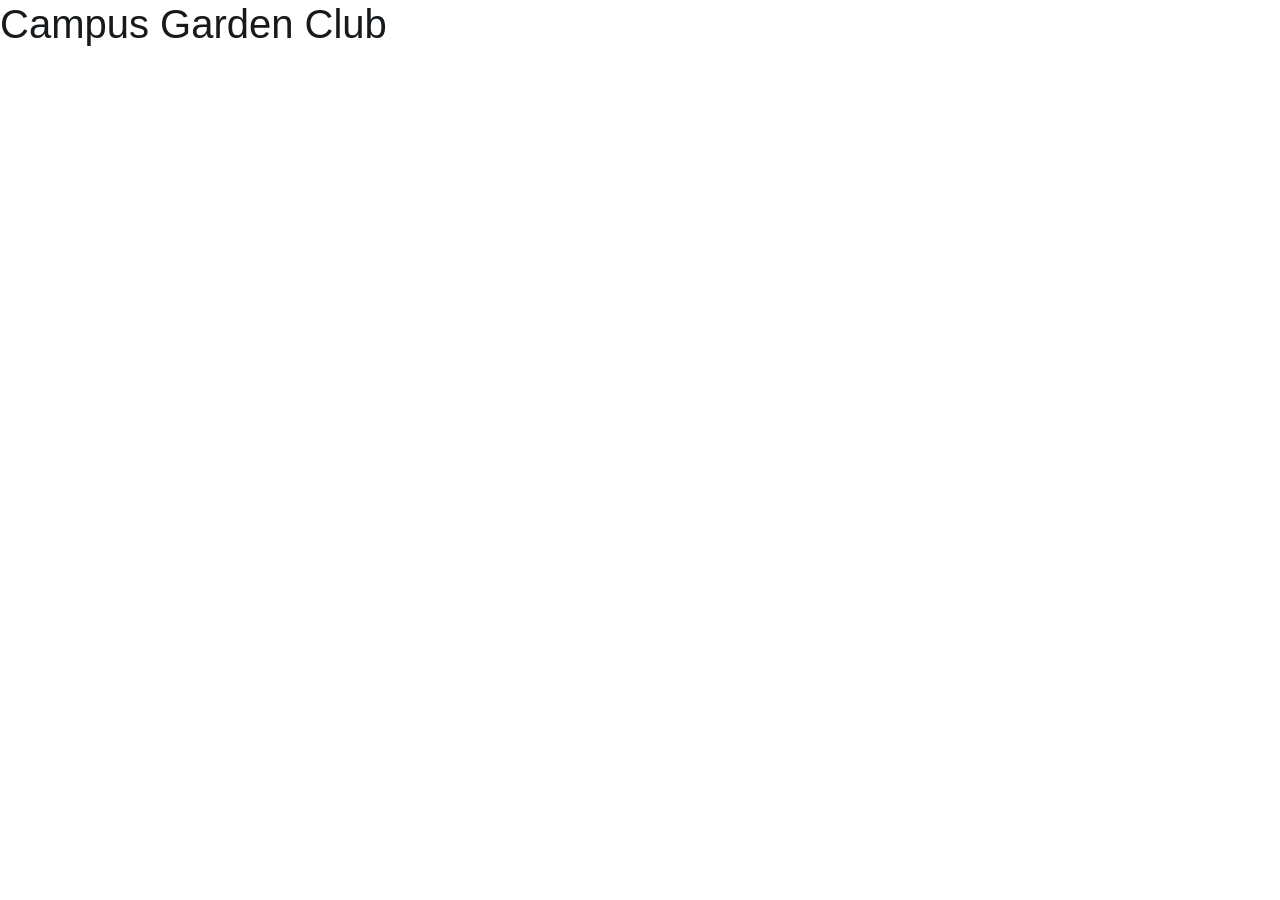
==== index.html @ 90a78a46 "Set up project files and Bootstrap" ====
<!doctype html>
<html lang="en">
<head>
  <meta charset="utf-8">
  <meta name="viewport" content="width=device-width, initial-scale=1">
  <title>Campus Garden Club - Home</title>
  <link rel="stylesheet" href="css/bootstrap.min.css">
  <link rel="stylesheet" href="css/style.css">
</head>
<body>

  <h1>Campus Garden Club</h1>

  <script type="module" src="js/bootstrap.bundle.min.js"></script>
</body>
</html>
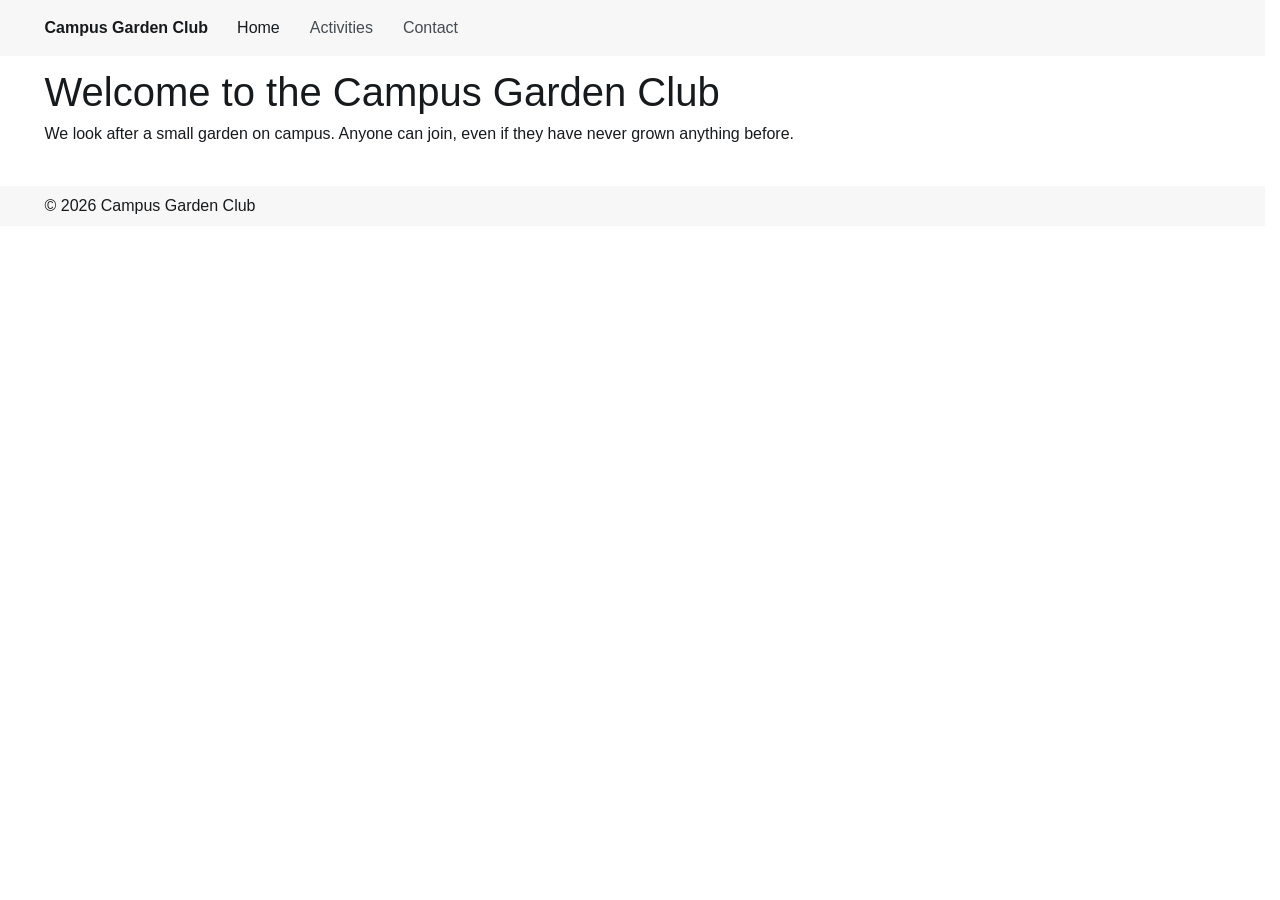
==== commit ae46948d: "Added navigation and part of page structure" ====
--- a/index.html
+++ b/index.html
@@ -8,8 +8,40 @@
   <link rel="stylesheet" href="css/style.css">
 </head>
 <body>
+  <header>
+    <nav class="navbar md:navbar-expand bg-1">
+      <div class="container">
+        <a class="navbar-brand fw-bold" href="index.html">Campus Garden Club</a>
+        <button class="navbar-toggler" type="button" data-bs-toggle="drawer" data-bs-target="#siteMenu" aria-controls="siteMenu" aria-label="Open navigation">
+          <span class="navbar-toggler-icon"></span>
+        </button>
+        <dialog class="drawer drawer-end" id="siteMenu" aria-label="Main navigation">
+          <div class="drawer-header">
+            <span class="fw-bold">Menu</span>
+            <button type="button" class="btn-close" data-bs-dismiss="drawer" aria-label="Close menu"></button>
+          </div>
+          <div class="drawer-body">
+            <ul class="navbar-nav">
+              <li class="nav-item"><a class="nav-link active" aria-current="page" href="index.html">Home</a></li>
+              <li class="nav-item"><a class="nav-link" href="#activities">Activities</a></li>
+              <li class="nav-item"><a class="nav-link" href="contact.html">Contact</a></li>
+            </ul>
+          </div>
+        </dialog>
+      </div>
+    </nav>
+  </header>
 
-  <h1>Campus Garden Club</h1>
+  <main>
+    <section class="container py-4">
+      <h1>Welcome to the Campus Garden Club</h1>
+      <p>We look after a small garden on campus. Anyone can join, even if they have never grown anything before.</p>
+    </section>
+  </main>
+
+  <footer class="bg-1 py-3 mt-4">
+    <div class="container"><p class="mb-0">© 2026 Campus Garden Club</p></div>
+  </footer>
 
   <script type="module" src="js/bootstrap.bundle.min.js"></script>
 </body>
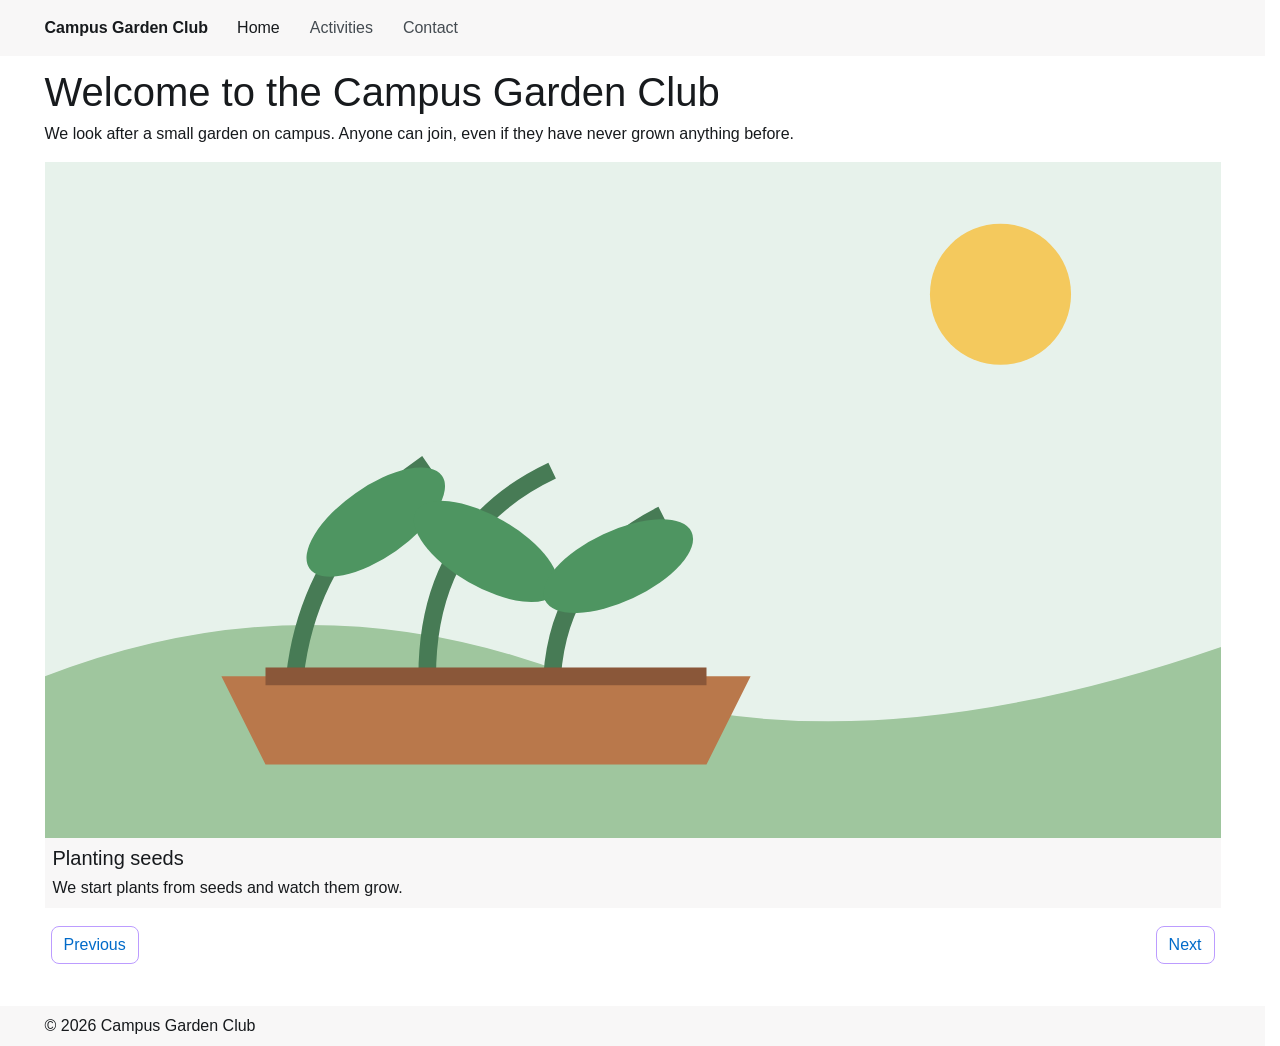
==== commit 73f4bc2f: "added homepage carousel and garden images" ====
--- a/index.html
+++ b/index.html
@@ -36,6 +36,37 @@
     <section class="container py-4">
       <h1>Welcome to the Campus Garden Club</h1>
       <p>We look after a small garden on campus. Anyone can join, even if they have never grown anything before.</p>
+
+<div id="gardenCarousel" class="carousel carousel-fade theme-primary my-4" aria-label="Garden club pictures">
+  <div class="carousel-inner">
+    <div class="carousel-item active">
+      <img src="images/seedlings.svg" class="w-100" alt="Small green seedlings growing in a planter">
+      <div class="p-3 bg-1">
+        <h2 class="h4">Planting seeds</h2>
+        <p class="mb-0">We start plants from seeds and watch them grow.</p>
+      </div>
+    </div>
+    <div class="carousel-item">
+      <img src="images/pollinators.svg" class="w-100" alt="Pink flowers growing in a garden">
+      <div class="p-3 bg-1">
+        <h2 class="h4">Flowers in the garden</h2>
+        <p class="mb-0">Flowers give bees and other insects a place to visit.</p>
+      </div>
+    </div>
+    <div class="carousel-item">
+      <img src="images/harvest.svg" class="w-100" alt="Red tomatoes picked from a garden">
+      <div class="p-3 bg-1">
+        <h2 class="h4">Picking vegetables</h2>
+        <p class="mb-0">At the end of the season, we pick what we have grown.</p>
+      </div>
+    </div>
+  </div>
+  <div class="d-flex justify-content-between p-2">
+    <button class="btn btn-outline theme-primary" type="button" data-bs-target="#gardenCarousel" data-bs-slide="prev">Previous</button>
+    <button class="btn btn-outline theme-primary" type="button" data-bs-target="#gardenCarousel" data-bs-slide="next">Next</button>
+  </div>
+</div>
+
     </section>
   </main>
 
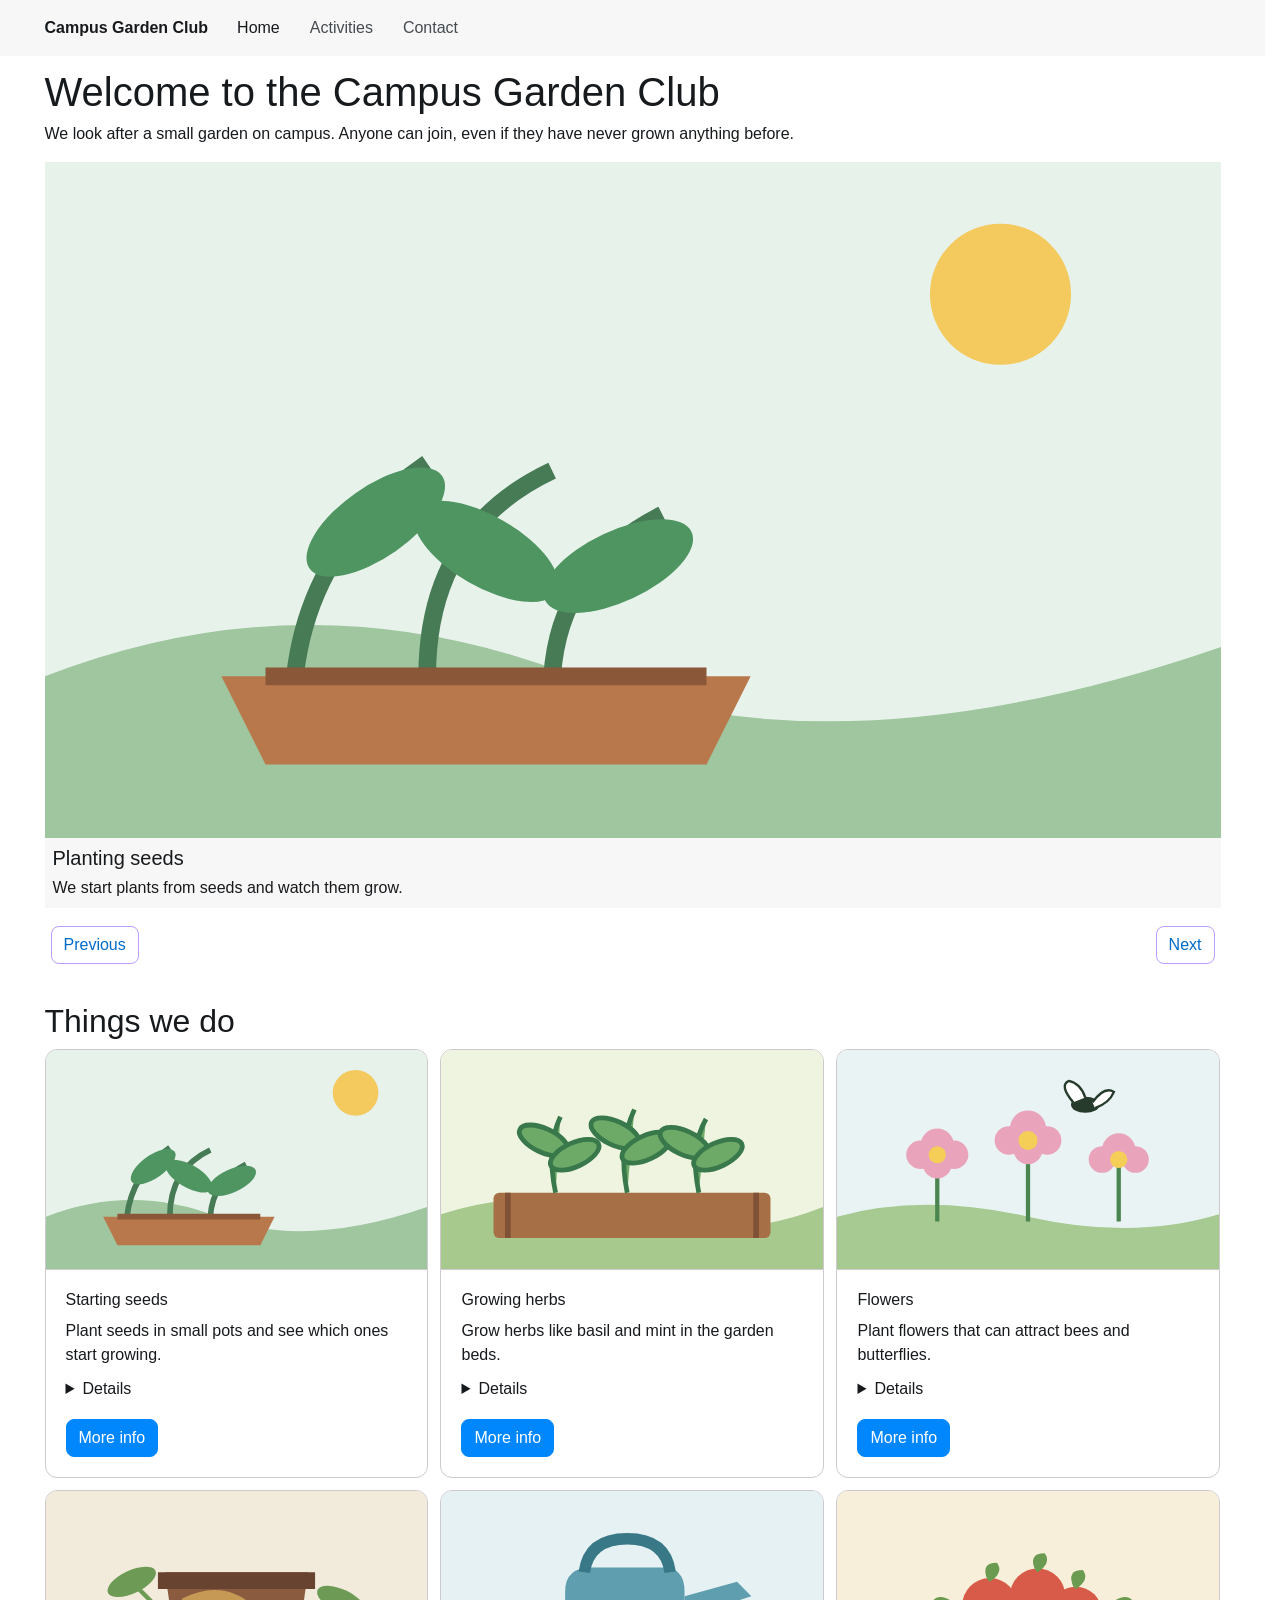
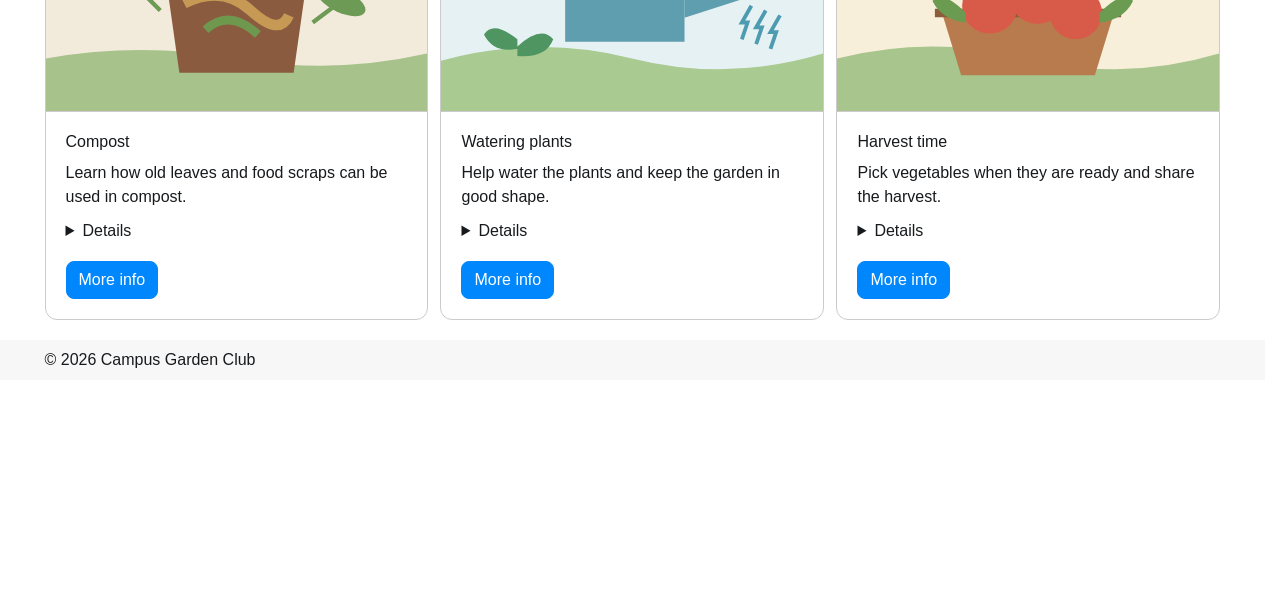
==== commit 646c1d50: "added activity cards and information dialogs" ====
--- a/index.html
+++ b/index.html
@@ -68,12 +68,116 @@
 </div>
 
     </section>
+
+<section class="container py-3" id="activities">
+  <h2 class="mb-3">Things we do</h2>
+  <div class="row g-4">
+    <div class="col-12 md:col-6 lg:col-4">
+      <article class="card h-100">
+        <img src="images/seedlings.svg" class="card-img-top" alt="Seedlings growing in a planter">
+        <div class="card-body">
+          <h3 class="card-title h5">Starting seeds</h3>
+          <p class="card-text">Plant seeds in small pots and see which ones start growing.</p>
+          <details><summary>Details</summary><p>We add soil, water the seeds, and check them every few days.</p></details>
+          <button class="btn btn-solid theme-primary mt-3" type="button" data-bs-toggle="dialog" data-bs-target="#seedDialog">More info</button>
+        </div>
+      </article>
+    </div>
+    <div class="col-12 md:col-6 lg:col-4">
+      <article class="card h-100">
+        <img src="images/herbs.svg" class="card-img-top" alt="Herbs growing in a raised garden bed">
+        <div class="card-body">
+          <h3 class="card-title h5">Growing herbs</h3>
+          <p class="card-text">Grow herbs like basil and mint in the garden beds.</p>
+          <details><summary>Details</summary><p>We water the herbs and trim them when they get too big.</p></details>
+          <button class="btn btn-solid theme-primary mt-3" type="button" data-bs-toggle="dialog" data-bs-target="#herbDialog">More info</button>
+        </div>
+      </article>
+    </div>
+    <div class="col-12 md:col-6 lg:col-4">
+      <article class="card h-100">
+        <img src="images/pollinators.svg" class="card-img-top" alt="Flowers growing in the garden">
+        <div class="card-body">
+          <h3 class="card-title h5">Flowers</h3>
+          <p class="card-text">Plant flowers that can attract bees and butterflies.</p>
+          <details><summary>Details</summary><p>We try different flowers and see which ones grow well in our space.</p></details>
+          <button class="btn btn-solid theme-primary mt-3" type="button" data-bs-toggle="dialog" data-bs-target="#flowerDialog">More info</button>
+        </div>
+      </article>
+    </div>
+    <div class="col-12 md:col-6 lg:col-4">
+      <article class="card h-100">
+        <img src="images/compost.svg" class="card-img-top" alt="Compost bin with leaves and garden scraps">
+        <div class="card-body">
+          <h3 class="card-title h5">Compost</h3>
+          <p class="card-text">Learn how old leaves and food scraps can be used in compost.</p>
+          <details><summary>Details</summary><p>Compost can be added to soil to help plants grow.</p></details>
+          <button class="btn btn-solid theme-primary mt-3" type="button" data-bs-toggle="dialog" data-bs-target="#compostDialog">More info</button>
+        </div>
+      </article>
+    </div>
+    <div class="col-12 md:col-6 lg:col-4">
+      <article class="card h-100">
+        <img src="images/watering.svg" class="card-img-top" alt="Watering can pouring water on a plant">
+        <div class="card-body">
+          <h3 class="card-title h5">Watering plants</h3>
+          <p class="card-text">Help water the plants and keep the garden in good shape.</p>
+          <details><summary>Details</summary><p>We check the soil first so we do not water more than needed.</p></details>
+          <button class="btn btn-solid theme-primary mt-3" type="button" data-bs-toggle="dialog" data-bs-target="#waterDialog">More info</button>
+        </div>
+      </article>
+    </div>
+    <div class="col-12 md:col-6 lg:col-4">
+      <article class="card h-100">
+        <img src="images/harvest.svg" class="card-img-top" alt="Tomatoes collected from the garden">
+        <div class="card-body">
+          <h3 class="card-title h5">Harvest time</h3>
+          <p class="card-text">Pick vegetables when they are ready and share the harvest.</p>
+          <details><summary>Details</summary><p>We check each plant and only pick the vegetables that are ready.</p></details>
+          <button class="btn btn-solid theme-primary mt-3" type="button" data-bs-toggle="dialog" data-bs-target="#harvestDialog">More info</button>
+        </div>
+      </article>
+    </div>
+  </div>
+</section>
+
   </main>
 
   <footer class="bg-1 py-3 mt-4">
     <div class="container"><p class="mb-0">© 2026 Campus Garden Club</p></div>
   </footer>
 
+<dialog class="dialog" id="seedDialog">
+  <div class="dialog-header"><h2 class="dialog-title">Starting seeds</h2><button type="button" class="btn-close" data-bs-dismiss="dialog" aria-label="Close"></button></div>
+  <div class="dialog-body"><p>We plant a few seeds in pots and check them as they grow.</p></div>
+  <div class="dialog-footer"><button type="button" class="btn btn-solid theme-primary" data-bs-dismiss="dialog">Close</button></div>
+</dialog>
+<dialog class="dialog" id="herbDialog">
+  <div class="dialog-header"><h2 class="dialog-title">Growing herbs</h2><button type="button" class="btn-close" data-bs-dismiss="dialog" aria-label="Close"></button></div>
+  <div class="dialog-body"><p>Members can help grow and look after herbs like basil and mint.</p></div>
+  <div class="dialog-footer"><button type="button" class="btn btn-solid theme-primary" data-bs-dismiss="dialog">Close</button></div>
+</dialog>
+<dialog class="dialog" id="flowerDialog">
+  <div class="dialog-header"><h2 class="dialog-title">Flowers</h2><button type="button" class="btn-close" data-bs-dismiss="dialog" aria-label="Close"></button></div>
+  <div class="dialog-body"><p>We plant flowers that make the garden more colourful and can help pollinators.</p></div>
+  <div class="dialog-footer"><button type="button" class="btn btn-solid theme-primary" data-bs-dismiss="dialog">Close</button></div>
+</dialog>
+<dialog class="dialog" id="compostDialog">
+  <div class="dialog-header"><h2 class="dialog-title">Compost</h2><button type="button" class="btn-close" data-bs-dismiss="dialog" aria-label="Close"></button></div>
+  <div class="dialog-body"><p>Compost is made from things like leaves and some food scraps.</p></div>
+  <div class="dialog-footer"><button type="button" class="btn btn-solid theme-primary" data-bs-dismiss="dialog">Close</button></div>
+</dialog>
+<dialog class="dialog" id="waterDialog">
+  <div class="dialog-header"><h2 class="dialog-title">Watering plants</h2><button type="button" class="btn-close" data-bs-dismiss="dialog" aria-label="Close"></button></div>
+  <div class="dialog-body"><p>Watering is a simple job that helps keep the garden healthy.</p></div>
+  <div class="dialog-footer"><button type="button" class="btn btn-solid theme-primary" data-bs-dismiss="dialog">Close</button></div>
+</dialog>
+<dialog class="dialog" id="harvestDialog">
+  <div class="dialog-header"><h2 class="dialog-title">Harvest time</h2><button type="button" class="btn-close" data-bs-dismiss="dialog" aria-label="Close"></button></div>
+  <div class="dialog-body"><p>When vegetables are ready, we pick them and share what we have grown.</p></div>
+  <div class="dialog-footer"><button type="button" class="btn btn-solid theme-primary" data-bs-dismiss="dialog">Close</button></div>
+</dialog>
+
   <script type="module" src="js/bootstrap.bundle.min.js"></script>
 </body>
 </html>
